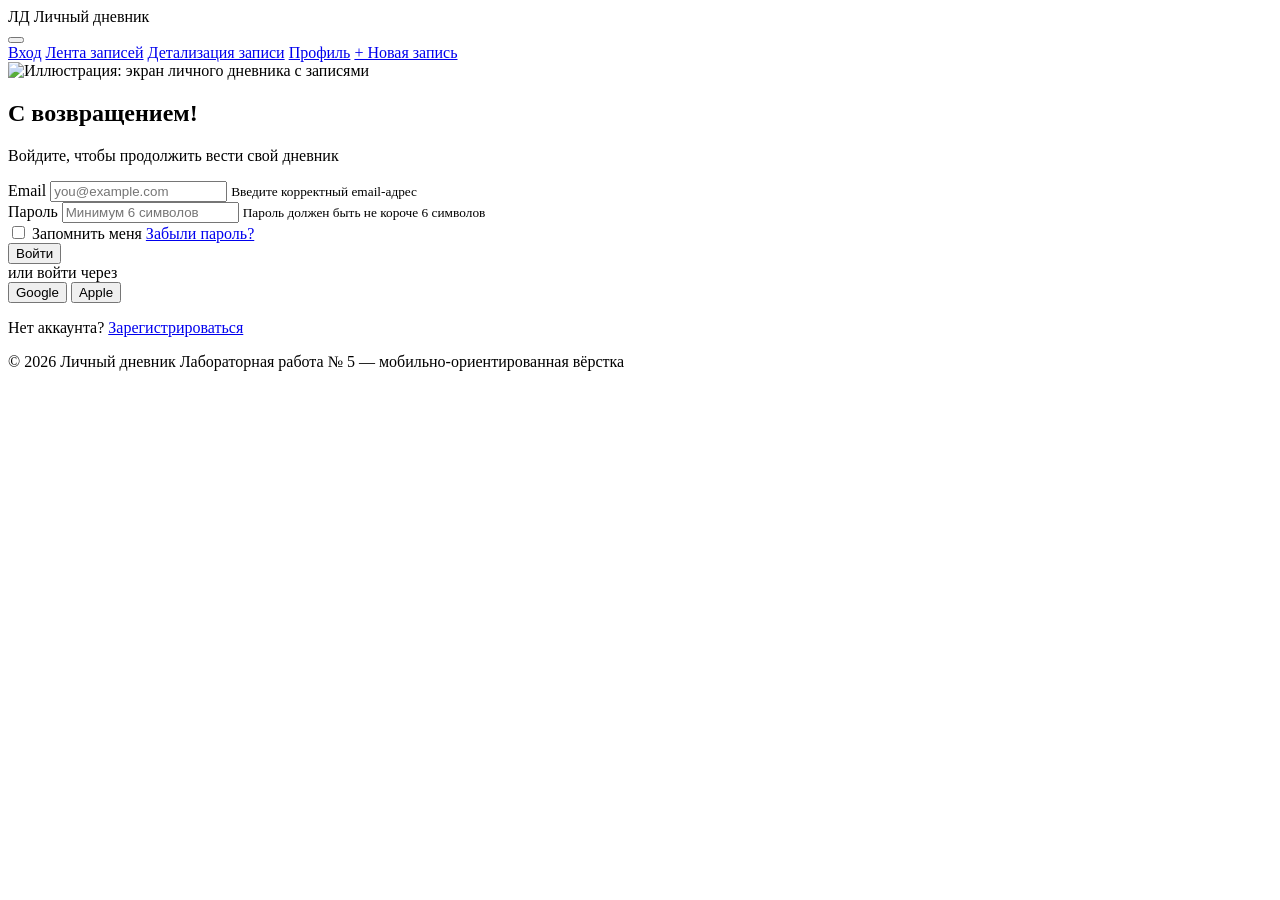
==== index.html @ 872dae11 "1.1" ====
<!DOCTYPE html>
<html lang="ru">
<head>
<meta charset="UTF-8">
<meta name="viewport" content="width=device-width, initial-scale=1.0, maximum-scale=1.0, user-scalable=no">
<title>Личный дневник — Вход</title>
<meta name="description" content="Личный дневник — мобильно-ориентированное веб-приложение для ведения записей, отслеживания настроения и просмотра личной статистики.">
<link rel="stylesheet" href="css/normalize.min.css">
<link rel="stylesheet" href="css/style.min.css">
</head>
<body>

<header class="site-header">
  <div class="brand">
    <span class="brand__mark">ЛД</span>
    <span>Личный дневник</span>
  </div>
  <button class="burger" type="button" aria-label="Открыть меню" aria-expanded="false">
    <span></span><span></span><span></span>
  </button>
</header>

<div class="layout">

  <nav class="nav" aria-label="Основная навигация">
    <a href="index.html">Вход</a>
    <a href="entries.html">Лента записей</a>
    <a href="entry.html">Детализация записи</a>
    <a href="profile.html">Профиль</a>
    <a href="entries.html" class="nav__cta">+ Новая запись</a>
  </nav>

  <main class="content">
    <section class="auth">

      <div class="auth__hero">
        <img src="assets/img/hero-auth.png" alt="Иллюстрация: экран личного дневника с записями">
      </div>

      <div class="auth__body">
        <h1>С возвращением!</h1>
        <p class="lead">Войдите, чтобы продолжить вести свой дневник</p>

        <form class="auth-form" novalidate>
          <div class="form-msg" role="status" aria-live="polite"></div>

          <div class="field">
            <label for="email">Email</label>
            <input type="email" id="email" name="email" placeholder="you@example.com" autocomplete="email">
            <small class="error">Введите корректный email-адрес</small>
          </div>

          <div class="field">
            <label for="password">Пароль</label>
            <input type="password" id="password" name="password" placeholder="Минимум 6 символов" autocomplete="current-password">
            <small class="error">Пароль должен быть не короче 6 символов</small>
          </div>

          <div class="form-foot">
            <label><input type="checkbox" name="remember"> Запомнить меня</label>
            <a href="#">Забыли пароль?</a>
          </div>

          <button type="submit" class="btn btn--primary">Войти</button>

          <div class="divider">или войти через</div>

          <div class="social-row">
            <button type="button" class="btn">Google</button>
            <button type="button" class="btn">Apple</button>
          </div>

          <p class="form-foot" style="justify-content:center; gap:.3rem;">
            Нет аккаунта? <a href="#">Зарегистрироваться</a>
          </p>
        </form>
      </div>

    </section>
  </main>
</div>

<footer class="site-footer">
  <span>&copy; 2026 Личный дневник</span>
  <span>Лабораторная работа №&nbsp;5 — мобильно-ориентированная вёрстка</span>
</footer>

<script src="js/script.min.js"></script>
</body>
</html>
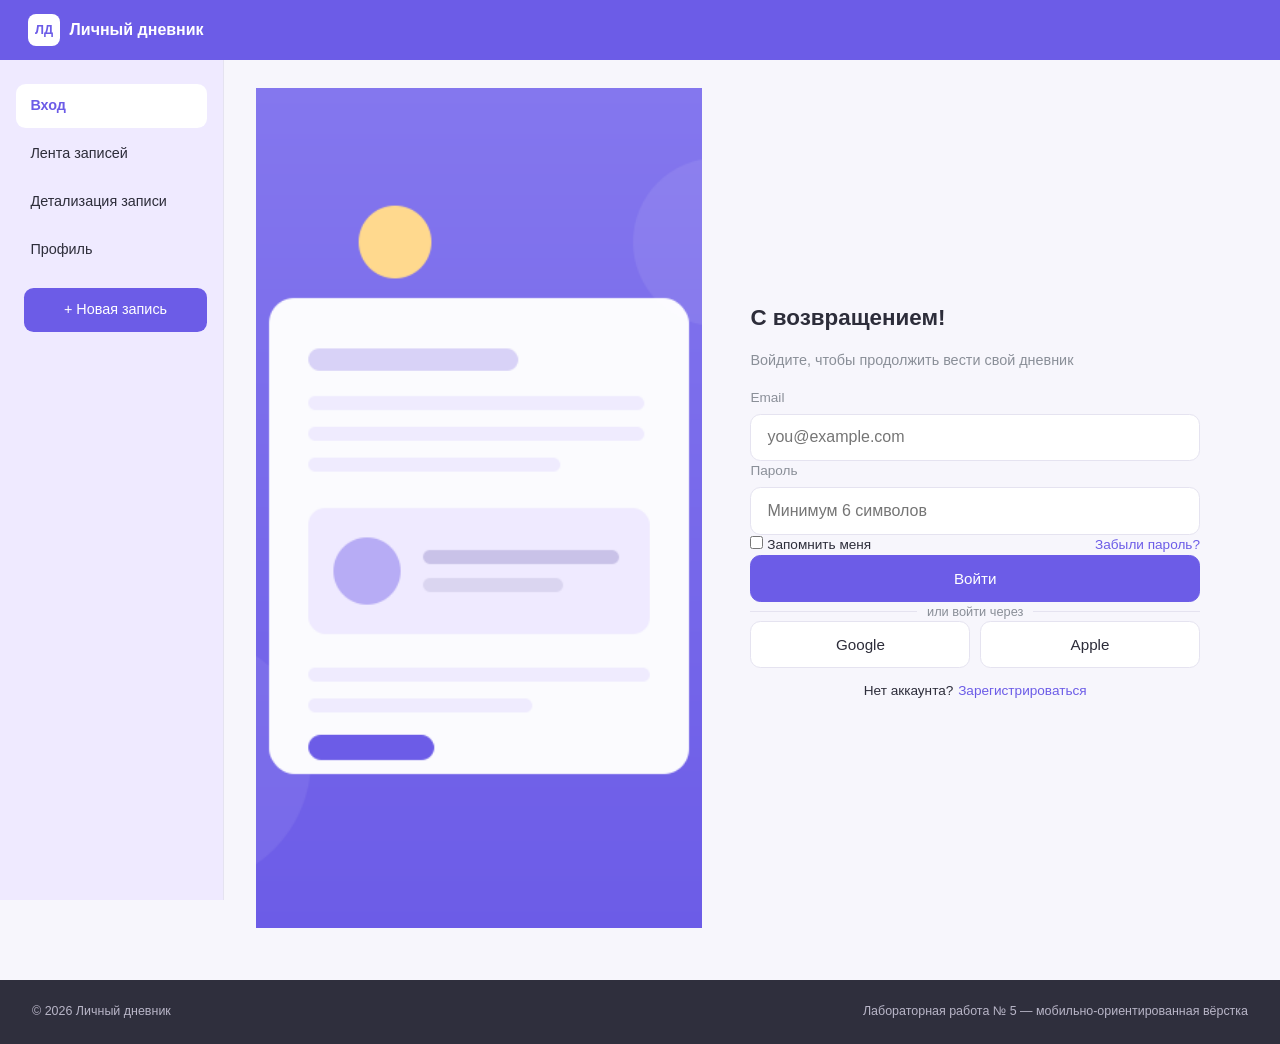
==== commit 19b088f9: "1.3" ====
--- a/index.html
+++ b/index.html
@@ -5,8 +5,8 @@
 <meta name="viewport" content="width=device-width, initial-scale=1.0, maximum-scale=1.0, user-scalable=no">
 <title>Личный дневник — Вход</title>
 <meta name="description" content="Личный дневник — мобильно-ориентированное веб-приложение для ведения записей, отслеживания настроения и просмотра личной статистики.">
-<link rel="stylesheet" href="css/normalize.min.css">
-<link rel="stylesheet" href="css/style.min.css">
+<link rel="stylesheet" href="normalize.min.css">
+<link rel="stylesheet" href="style.min.css">
 </head>
 <body>
 
@@ -34,7 +34,7 @@
     <section class="auth">
 
       <div class="auth__hero">
-        <img src="assets/img/hero-auth.png" alt="Иллюстрация: экран личного дневника с записями">
+        <img src="hero-auth.png" alt="Иллюстрация: экран личного дневника с записями">
       </div>
 
       <div class="auth__body">
@@ -85,6 +85,6 @@
   <span>Лабораторная работа №&nbsp;5 — мобильно-ориентированная вёрстка</span>
 </footer>
 
-<script src="js/script.min.js"></script>
+<script src="script.min.js"></script>
 </body>
 </html>
--- a/style.min.css
+++ b/style.min.css
@@ -0,0 +1 @@
+:root{--purple:#6C5CE7;--purple-dark:#5847D4;--purple-light:#EFEAFF;--dark:#2D2D3A;--gray:#8A8F98;--border:#E5E3F0;--bg:#F7F6FC;--white:#FFFFFF;--danger:#E76F6F;--radius:0.9rem;--header-h:3.75rem}html{box-sizing:border-box;font-size:100%}*,::after,::before{box-sizing:inherit}body{margin:0;min-height:100vh;font-family:"Segoe UI",Arial,Helvetica,sans-serif;font-size:1rem;line-height:1.5;color:var(--dark);background:var(--bg)}img{max-width:100%;height:auto;display:block}a{color:inherit;text-decoration:none}ul{list-style:none;margin:0;padding:0}button{font-family:inherit}.visually-hidden{position:absolute;width:1px;height:1px;overflow:hidden;clip:rect(0 0 0 0);white-space:nowrap}body.nav-lock{overflow:hidden}.site-header{position:sticky;top:0;z-index:20;display:flex;align-items:center;justify-content:space-between;gap:.75rem;height:var(--header-h);padding:0 1rem;background:var(--purple);color:var(--white)}.brand{display:flex;align-items:center;gap:.6rem;font-weight:700;font-size:1rem}.brand__mark{width:2rem;height:2rem;flex-shrink:0;border-radius:.5rem;background:var(--white);color:var(--purple);display:flex;align-items:center;justify-content:center;font-size:.8rem}.header__right{display:flex;align-items:center;gap:.6rem}.avatar{width:2.1rem;height:2.1rem;flex-shrink:0;border-radius:50%;background:var(--white);color:var(--purple);display:flex;align-items:center;justify-content:center;font-size:.75rem;font-weight:700}.burger{display:flex;flex-direction:column;justify-content:center;gap:.3rem;width:2.4rem;height:2.2rem;padding:0;border:none;border-radius:.5rem;background:rgba(255,255,255,.16);cursor:pointer}.burger span{display:block;width:1.2rem;height:.15rem;margin:0 auto;background:var(--white);border-radius:.1rem}.nav{position:fixed;inset:var(--header-h) 0 0 0;z-index:15;display:flex;flex-direction:column;gap:.25rem;padding:1rem;background:var(--white);transform:translateX(-100%);transition:transform .25s ease;overflow-y:auto}.nav--open{transform:translateX(0)}.nav a{padding:.85rem 1rem;border-radius:.6rem;color:var(--dark);font-size:1rem}.nav a.active{background:var(--purple-light);color:var(--purple);font-weight:700}.nav a:hover{background:var(--purple-light)}.nav__cta{margin-top:.5rem;text-align:center;background:var(--purple)!important;color:var(--white)!important}.layout{display:flex;flex-direction:column;width:100%}.content{flex:1;width:100%;padding:1rem}.page-head{display:flex;flex-direction:column;gap:.75rem;margin-bottom:1rem}.page-head h1{margin:0;font-size:1.35rem}.page-head p{margin:.2rem 0 0;color:var(--gray);font-size:.9rem}.btn{display:inline-flex;align-items:center;justify-content:center;gap:.4rem;width:100%;padding:.85rem 1.1rem;border:.0625rem solid var(--border);border-radius:.65rem;background:var(--white);color:var(--dark);font-size:.95rem;cursor:pointer}.btn--primary{background:var(--purple);border-color:var(--purple);color:var(--white)}.btn--primary:hover{background:var(--purple-dark)}.btn--ghost{background:0 0}.btn--auto{width:auto}.auth{display:flex;flex-direction:column;min-height:calc(100vh - var(--header-h))}.auth__hero{flex:0 0 auto;height:40vh;background:linear-gradient(180deg,var(--purple),var(--purple-dark));display:flex;align-items:center;justify-content:center;overflow:hidden}.auth__hero img{height:100%;width:100%;object-fit:cover}.auth__body{flex:1;display:flex;flex-direction:column;gap:1rem;padding:1.5rem 1.25rem 2rem}.auth__body h1{margin:0;font-size:1.4rem;text-align:center}.auth__body p.lead{margin:0;text-align:center;color:var(--gray);font-size:.9rem}.field{display:flex;flex-direction:column;gap:.35rem}.field label{font-size:.85rem;color:var(--gray)}.field input{padding:.85rem 1rem;border:.0625rem solid var(--border);border-radius:.65rem;font-size:1rem;font-family:inherit;width:100%}.field input:focus{outline:.125rem solid var(--purple);outline-offset:0.05rem}.field small.error{display:none;color:var(--danger);font-size:.8rem}.field.has-error input{border-color:var(--danger)}.field.has-error small.error{display:block}.form-foot{display:flex;align-items:center;justify-content:space-between;font-size:.85rem}.form-foot a{color:var(--purple)}.divider{display:flex;align-items:center;gap:.6rem;color:var(--gray);font-size:.8rem}.divider::after,.divider::before{content:"";flex:1;height:.0625rem;background:var(--border)}.social-row{display:flex;gap:.6rem}.social-row .btn{flex:1}.form-msg{display:none;padding:.7rem .9rem;border-radius:.6rem;background:var(--purple-light);color:var(--purple-dark);font-size:.85rem;text-align:center}.form-msg.show{display:block}.filters{display:flex;flex-wrap:wrap;gap:.5rem;margin-bottom:1rem}.filters input[type=search]{flex:1 1 100%;padding:.8rem 1rem;border:.0625rem solid var(--border);border-radius:.65rem;font-size:.95rem;font-family:inherit}.chip{padding:.5rem .9rem;border:.0625rem solid var(--border);border-radius:1.4rem;background:var(--white);font-size:.82rem;cursor:pointer}.chip.active{background:var(--purple);border-color:var(--purple);color:var(--white)}.month-label{margin:1.1rem 0 .6rem;font-size:.82rem;color:var(--gray);font-weight:700}.feed{display:flex;flex-direction:column;gap:.9rem}.entry-card{display:flex;flex-direction:column;background:var(--white);border:.0625rem solid var(--border);border-radius:var(--radius);overflow:hidden}.entry-card__media{flex:0 0 auto;height:10rem}.entry-card__media img{width:100%;height:100%;object-fit:cover}.entry-card__body{flex:1;display:flex;flex-direction:column;gap:.5rem;padding:.9rem 1rem}.entry-card__head{display:flex;align-items:center;justify-content:space-between;gap:.6rem}.entry-card__title{margin:0;font-size:1rem}.mood{display:flex;align-items:center;gap:.35rem;flex-shrink:0;font-size:.75rem;color:var(--gray);white-space:nowrap}.dot{width:.7rem;height:.7rem;border-radius:50%;flex-shrink:0}.dot--good{background:#5fc98d}.dot--tired{background:#8e9aaf}.dot--great{background:var(--purple)}.dot--bad{background:var(--danger)}.entry-card__date{margin:0;font-size:.75rem;color:var(--gray)}.entry-card__text{margin:0;font-size:.88rem;color:#4a4a57}.tags{display:flex;flex-wrap:wrap;gap:.4rem}.tag{padding:.25rem .6rem;border:.0625rem solid var(--purple);border-radius:.75rem;background:var(--purple-light);color:var(--purple);font-size:.7rem}.crumbs{display:flex;align-items:center;gap:.5rem;margin-bottom:.75rem;font-size:.8rem;color:var(--gray)}.crumbs a{color:var(--purple)}.entry-view{display:flex;flex-direction:column;gap:1.1rem}.entry-view__media{border-radius:var(--radius);overflow:hidden;background:var(--purple-light)}.entry-view__media img{width:100%;height:13rem;object-fit:cover}.entry-view h1{margin:0;font-size:1.4rem}.meta{display:flex;flex-wrap:wrap;align-items:center;gap:.4rem .9rem;font-size:.8rem;color:var(--gray)}.meta__mood{display:flex;align-items:center;gap:.35rem}.entry-text p{margin:0 0 .75rem;font-size:.95rem;line-height:1.75}.actions{display:flex;flex-direction:column;gap:.5rem;padding-top:1rem;border-top:.0625rem solid var(--border)}.aside{display:flex;flex-direction:column;gap:.9rem}.card{background:var(--white);border:.0625rem solid var(--border);border-radius:var(--radius);padding:1rem}.card h3{margin:0 0 .75rem;font-size:.9rem}.chart{display:flex;align-items:flex-end;justify-content:space-between;gap:.4rem;height:6.8rem}.bar{flex:1;background:var(--purple);border-radius:.25rem .25rem 0 0;min-width:.6rem}.chart__labels{display:flex;justify-content:space-between;gap:.4rem;margin-top:.4rem;font-size:.68rem;color:var(--gray)}.chart__labels span{flex:1;text-align:center}.stats{display:flex;flex-wrap:wrap;gap:.6rem}.stat{flex:1 1 5.5rem;display:flex;flex-direction:column;gap:.1rem;padding:.65rem;border-radius:.6rem;background:var(--purple-light)}.stat b{font-size:1.1rem;color:var(--purple)}.stat span{font-size:.68rem;color:var(--gray)}.profile-head{display:flex;flex-direction:column;align-items:center;gap:.5rem;text-align:center;padding:1.5rem 1rem;margin:-1rem -1rem 1rem;background:linear-gradient(180deg,var(--purple),var(--purple-dark));color:var(--white)}.profile-head .avatar{width:4.5rem;height:4.5rem;font-size:1.3rem;border:.15rem solid rgba(255,255,255,.5)}.profile-head h1{margin:.4rem 0 0;font-size:1.2rem}.profile-head p{margin:0;font-size:.8rem;opacity:.85}.settings-list{display:flex;flex-direction:column;gap:.55rem}.settings-item{display:flex;align-items:center;justify-content:space-between;gap:.6rem;padding:.9rem 1rem;background:var(--white);border:.0625rem solid var(--border);border-radius:.7rem;font-size:.9rem}.settings-item span.chev{color:var(--gray)}.site-footer{display:flex;flex-direction:column;align-items:center;gap:.4rem;padding:1.4rem 1rem;margin-top:1.5rem;background:#2f2f3d;color:#b9b6c8;font-size:.78rem;text-align:center}@media (min-width:48em){.burger{display:none}.nav{position:static;inset:auto;flex-direction:row;align-items:center;gap:.25rem;padding:.6rem 1.75rem;transform:none;background:var(--purple-dark);overflow:visible}.nav a{padding:.6rem .9rem;color:var(--white);font-size:.9rem}.nav a.active{background:rgba(255,255,255,.18);color:var(--white)}.nav a:hover{background:rgba(255,255,255,.12)}.nav__cta{background:var(--white)!important;color:var(--purple)!important;margin-top:0;margin-left:.5rem}.site-header{padding:0 1.75rem}.content{padding:1.5rem 1.75rem}.page-head{flex-direction:row;align-items:center;justify-content:space-between}.btn--auto-tablet{width:auto}.filters input[type=search]{flex:1 1 16rem}.entry-card{flex-direction:row}.entry-card__media{flex:0 0 12rem;height:auto}.entry-view__media img{height:19rem}.actions{flex-direction:row;justify-content:flex-start}.actions .btn{width:auto;padding-left:1.4rem;padding-right:1.4rem}.auth{flex-direction:row}.auth__hero{flex:1 1 45%;height:auto}.auth__body{flex:1 1 55%;justify-content:center;padding:2.5rem 3rem}.auth__body h1,.auth__body p.lead{text-align:left}.profile-head{margin:-1.5rem -1.75rem 1.5rem;padding:2rem 1.75rem}}@media (min-width:64em){.layout{flex-direction:row;max-width:80rem;margin:0 auto;align-items:flex-start}.nav{position:sticky;top:var(--header-h);flex:0 0 14rem;flex-direction:column;align-items:stretch;gap:.25rem;padding:1.5rem 1rem;background:var(--purple-light);min-height:calc(100vh - var(--header-h));border-right:.0625rem solid var(--border)}.nav a{color:var(--dark);padding:.7rem .9rem}.nav a.active{background:var(--white);color:var(--purple)}.nav a:hover{background:rgba(255,255,255,.6)}.nav__cta{background:var(--purple)!important;color:var(--white)!important;margin-top:.75rem}.content{flex:1;padding:1.75rem 2rem}.feed{flex-direction:row;flex-wrap:wrap}.entry-card{flex:1 1 28rem;flex-direction:row}.entry-view{flex-direction:row;align-items:flex-start;gap:1.75rem}.entry-view__media{flex:0 0 38%;position:sticky;top:6rem}.entry-view__media img{height:24rem}.aside{flex-direction:row;flex-wrap:wrap;margin-top:1.75rem}.aside .card{flex:1 1 17rem}.settings-list{max-width:34rem}.site-footer{flex-direction:row;justify-content:space-between;text-align:left;padding:1.4rem 2rem}}
